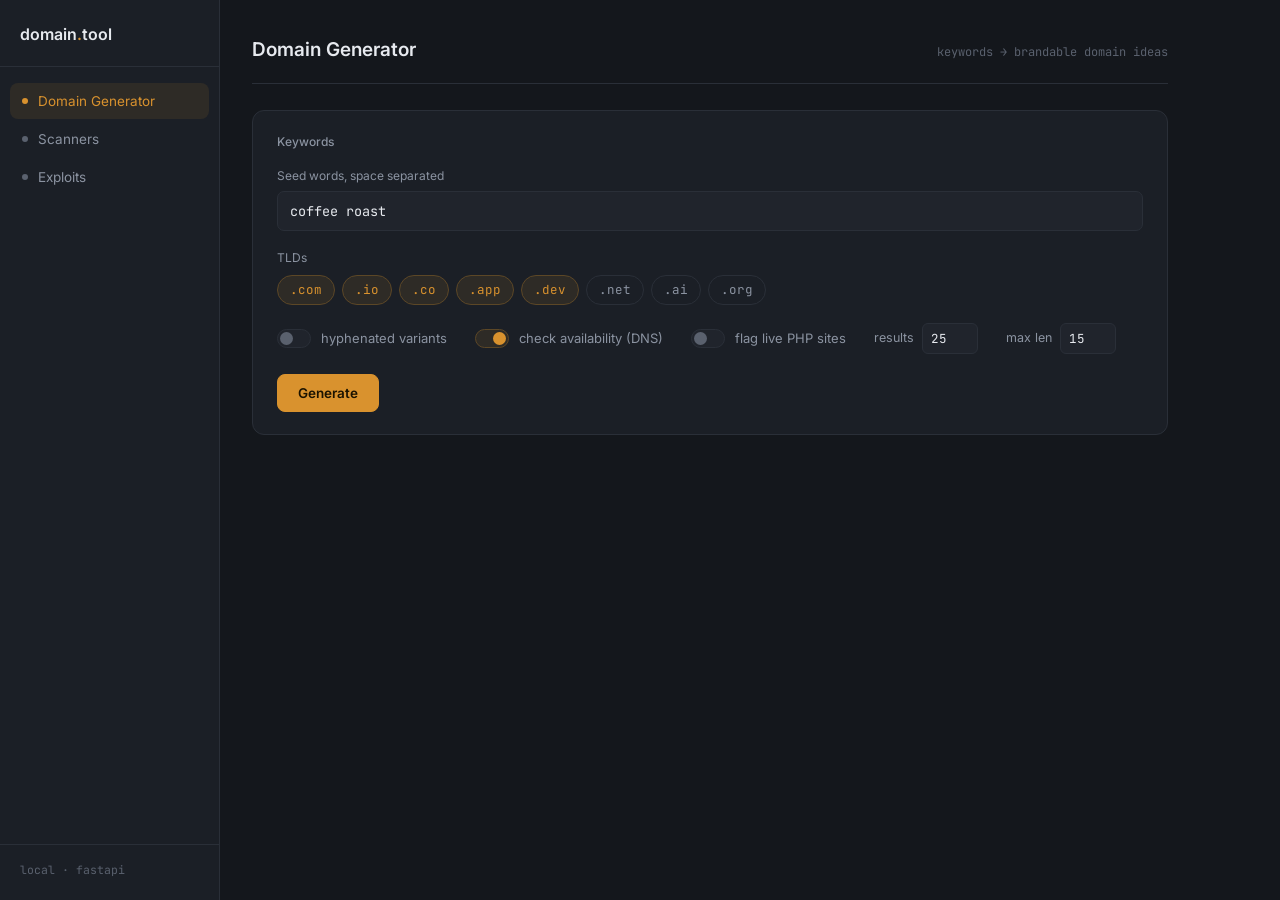
==== static/index.html @ 82ace604 "Fix domain generator DNS, async lifecycle, validation, and UI" ====
<!doctype html>
<html lang="en">
<head>
<meta charset="utf-8">
<meta name="viewport" content="width=device-width, initial-scale=1">
<title>Domain Tool</title>
<link rel="preconnect" href="https://fonts.googleapis.com">
<link href="https://fonts.googleapis.com/css2?family=Inter:wght@400;500;600;700&family=JetBrains+Mono:wght@400;500;600&display=swap" rel="stylesheet">
<link rel="stylesheet" href="/static/css/tokens.css">
<link rel="stylesheet" href="/static/css/base.css">
<link rel="stylesheet" href="/static/css/layout.css">
<link rel="stylesheet" href="/static/css/components.css">
</head>
<body>

<div class="app-shell">
  <aside class="sidebar">
    <div class="brand">domain<span>.</span>tool</div>
    <nav>
      <ul>
        <li><button class="nav-item active" data-view="domain-generator"><span class="dot"></span>Domain Generator</button></li>
        <li><button class="nav-item" data-view="scanners"><span class="dot"></span>Scanners</button></li>
        <li><button class="nav-item" data-view="exploits"><span class="dot"></span>Exploits</button></li>
      </ul>
    </nav>
    <div class="sidebar-foot">local · fastapi</div>
  </aside>

  <main class="main" id="mainView"></main>
</div>

<dt-modal id="resultsModal" title="Results"></dt-modal>

<script type="module" src="/static/js/app.js"></script>
</body>
</html>
---- static/css/tokens.css ----
:root{
  --bg:#14171c; --panel:#1b1f26; --panel-2:#20242c; --line:#2a2f38;
  --ink:#e7eaef; --ink-dim:#8b93a1; --ink-faint:#5a616e;
  --amber:#d9922e; --amber-dim:#5c4726; --amber-bg:rgba(217,146,46,.1);
  --green:#5fae7a; --green-bg:rgba(95,174,122,.12);
  --red:#c4696a; --red-bg:rgba(196,105,106,.12);
  --blue:#6c93c9; --blue-bg:rgba(108,147,201,.12);
  --mono:"JetBrains Mono", ui-monospace, Menlo, Consolas, monospace;
  --sans:"Inter", -apple-system, "Segoe UI", sans-serif;
  --sidebar-w:220px;
  color-scheme: dark;
}
---- static/css/base.css ----
*{box-sizing:border-box;}
html,body{height:100%;}
body{
  margin:0; background:var(--bg); color:var(--ink);
  font-family:var(--sans); font-size:14px; line-height:1.5;
}
h1,h2,h3{margin:0;}
button{font-family:inherit;}
.hint{color:var(--ink-faint); font-size:12px; font-family:var(--mono);}
.panel{background:var(--panel); border:1px solid var(--line); border-radius:12px; padding:22px 24px; margin-bottom:18px;}
.panel h2{font-size:12px; color:var(--ink-dim); margin:0 0 16px; font-weight:500;}
.badge{font-size:10.5px; padding:2px 9px; border-radius:999px; font-family:var(--sans); font-weight:600; white-space:nowrap;}
.badge.free{background:var(--green-bg); color:var(--green);}
.badge.taken{background:var(--red-bg); color:var(--red);}
.badge.soon{background:var(--blue-bg); color:var(--blue);}
---- static/css/layout.css ----
.app-shell{display:flex; min-height:100vh;}

.sidebar{
  width:var(--sidebar-w); flex:none; background:var(--panel);
  border-right:1px solid var(--line); display:flex; flex-direction:column;
  padding:22px 0;
}
.sidebar .brand{
  font-size:16px; font-weight:600; padding:0 20px 20px; margin-bottom:6px;
  border-bottom:1px solid var(--line);
}
.sidebar .brand span{color:var(--amber);}

.sidebar nav ul{list-style:none; margin:10px 0 0; padding:0;}
.sidebar nav li{margin:2px 10px;}
.nav-item{
  width:100%; display:flex; align-items:center; gap:10px; text-align:left;
  background:none; border:none; color:var(--ink-dim); font-size:13.5px;
  padding:10px 12px; border-radius:8px; cursor:pointer;
}
.nav-item .dot{width:6px; height:6px; border-radius:50%; background:var(--ink-faint); flex:none;}
.nav-item:hover{background:var(--panel-2); color:var(--ink);}
.nav-item.active{background:var(--amber-bg); color:var(--amber);}
.nav-item.active .dot{background:var(--amber);}

.sidebar-foot{
  margin-top:auto; padding:16px 20px 0; border-top:1px solid var(--line);
  color:var(--ink-faint); font-size:11.5px; font-family:var(--mono);
}

.main{flex:1; min-width:0; padding:36px 32px 70px; max-width:980px;}

.view-header{
  display:flex; align-items:baseline; justify-content:space-between;
  border-bottom:1px solid var(--line); padding-bottom:18px; margin-bottom:26px;
}
.view-header h1{font-size:19px; font-weight:600;}
.view-header .sub{color:var(--ink-faint); font-size:12px; font-family:var(--mono);}

@media (max-width: 760px){
  .app-shell{flex-direction:column;}
  .sidebar{width:100%; flex-direction:row; overflow-x:auto; padding:14px 10px;}
  .sidebar .brand, .sidebar-foot{display:none;}
  .sidebar nav ul{display:flex; margin:0;}
  .main{padding:24px 18px 50px;}
}
---- static/css/components.css ----
/* ---- buttons ---- */
button.primary{
  font-weight:600; font-size:13.5px; background:var(--amber);
  color:#1b1300; border:1px solid var(--amber); border-radius:8px;
  padding:10px 20px; cursor:pointer;
}
button.primary:hover{filter:brightness(1.07);}
button.primary:disabled{opacity:.45; cursor:not-allowed;}

/* ---- field layout helpers ---- */
.field-row{display:flex; gap:16px; flex-wrap:wrap;}
.field-row > *{flex:1; min-width:200px;}
.opts-row{display:flex; gap:28px; flex-wrap:wrap; margin-top:18px; align-items:center;}
.numfield{display:flex; align-items:center; gap:8px; font-size:12.5px; color:var(--ink-dim);}
.numfield input{
  width:56px; background:var(--panel-2); border:1px solid var(--line); color:var(--ink);
  padding:6px 8px; border-radius:6px; font-family:var(--mono); font-size:12.5px;
}
.actions{display:flex; align-items:center; gap:12px; margin-top:20px;}

/* ---- dt-input ---- */
dt-input{display:block;}
dt-input label{display:block; font-size:12px; color:var(--ink-dim); margin-bottom:6px;}
dt-input input{
  width:100%; background:var(--panel-2); border:1px solid var(--line); color:var(--ink);
  padding:10px 12px; border-radius:7px; font-family:var(--mono); font-size:13.5px; outline:none;
}
dt-input input:focus{border-color:var(--amber-dim); box-shadow:0 0 0 3px var(--amber-bg);}

/* ---- dt-chip-group ---- */
dt-chip-group{display:block;}
dt-chip-group label{display:block; font-size:12px; color:var(--ink-dim); margin-bottom:8px;}
.chip-row{display:flex; flex-wrap:wrap; gap:7px;}
.chip{
  font-family:var(--mono); font-size:12.5px; padding:5px 12px; border:1px solid var(--line);
  border-radius:999px; cursor:pointer; color:var(--ink-dim); background:transparent; user-select:none;
}
.chip.on{border-color:var(--amber-dim); color:var(--amber); background:var(--amber-bg);}

/* ---- dt-toggle ---- */
dt-toggle{display:flex; align-items:center; gap:10px; cursor:pointer;}
.switch{
  width:34px; height:19px; border-radius:999px; background:var(--panel-2); border:1px solid var(--line);
  position:relative; flex:none; transition:background .15s;
}
.switch::after{
  content:""; position:absolute; width:13px; height:13px; border-radius:50%; background:var(--ink-faint);
  top:2px; left:2px; transition:transform .15s, background .15s;
}
dt-toggle[checked] .switch{background:var(--amber-bg); border-color:var(--amber-dim);}
dt-toggle[checked] .switch::after{transform:translateX(15px); background:var(--amber);}
dt-toggle .t-label{font-size:13px; color:var(--ink-dim);}

/* ---- dt-modal ---- */
dialog.dt-modal{
  border:none; border-radius:14px; background:var(--panel); color:var(--ink); padding:0;
  width:min(760px, 92vw); max-height:84vh; margin:auto;
}
dialog.dt-modal::backdrop{background:rgba(8,10,13,.7); backdrop-filter:blur(2px);}
.modal-head{display:flex; align-items:center; justify-content:space-between; padding:18px 22px; border-bottom:1px solid var(--line);}
.modal-head h3{font-size:15px; font-weight:600; display:inline;}
.modal-head .count{font-family:var(--mono); font-size:12px; color:var(--ink-dim); margin-left:10px;}
.modal-close{background:none; border:none; color:var(--ink-dim); font-size:20px; cursor:pointer; line-height:1; padding:4px;}
.modal-close:hover{color:var(--ink);}
.modal-tools{display:flex; gap:10px; align-items:center; padding:14px 22px; border-bottom:1px solid var(--line);}
.modal-tools input{
  flex:1; background:var(--panel-2); border:1px solid var(--line); color:var(--ink);
  padding:7px 10px; border-radius:7px; font-family:var(--mono); font-size:12.5px; outline:none;
}
.modal-tools button{
  font-size:12px; font-weight:600; color:var(--ink-dim); background:transparent;
  border:1px solid var(--line); border-radius:7px; padding:7px 12px; cursor:pointer;
}
.modal-tools button:hover{color:var(--ink); border-color:var(--ink-faint);}
.modal-body{overflow-y:auto; max-height:52vh; padding:6px 0;}
.modal-empty{padding:40px 22px; text-align:center; color:var(--ink-faint); font-size:13px;}
.modal-foot{padding:12px 22px; border-top:1px solid var(--line); font-family:var(--mono); font-size:11.5px; color:var(--ink-faint);}

/* ---- results table ---- */
table{width:100%; border-collapse:collapse; font-family:var(--mono); font-size:13px;}
thead th{
  text-align:left; color:var(--ink-faint); font-weight:500; font-size:11px;
  padding:8px 22px; position:sticky; top:0; background:var(--panel);
}
tbody td{padding:9px 22px; border-top:1px solid #222630;}
tbody tr:hover{background:var(--panel-2);}
.domain-cell{display:flex; align-items:center; gap:9px;}
.copy-btn{
  background:none; border:none; color:var(--ink-faint); cursor:pointer;
  font-size:11px; padding:2px 6px; border-radius:4px; font-family:var(--sans);
}
.copy-btn:hover{color:var(--amber); background:var(--amber-bg);}
.sig{color:var(--ink-faint); font-size:12px;}

/* ---- placeholder "coming soon" cards (Scanners / Exploits views) ---- */
.tool-grid{display:grid; grid-template-columns:repeat(auto-fill, minmax(220px, 1fr)); gap:14px; margin-top:4px;}
.tool-card{
  background:var(--panel-2); border:1px solid var(--line); border-radius:10px;
  padding:16px 18px; opacity:.75;
}
.tool-card h3{font-size:13.5px; font-weight:600; margin-bottom:6px; display:flex; align-items:center; gap:8px;}
.tool-card p{margin:0 0 12px; font-size:12.5px; color:var(--ink-dim);}
.tool-card button{
  font-size:12px; font-weight:600; color:var(--ink-faint); background:transparent;
  border:1px solid var(--line); border-radius:6px; padding:6px 12px; cursor:not-allowed;
}
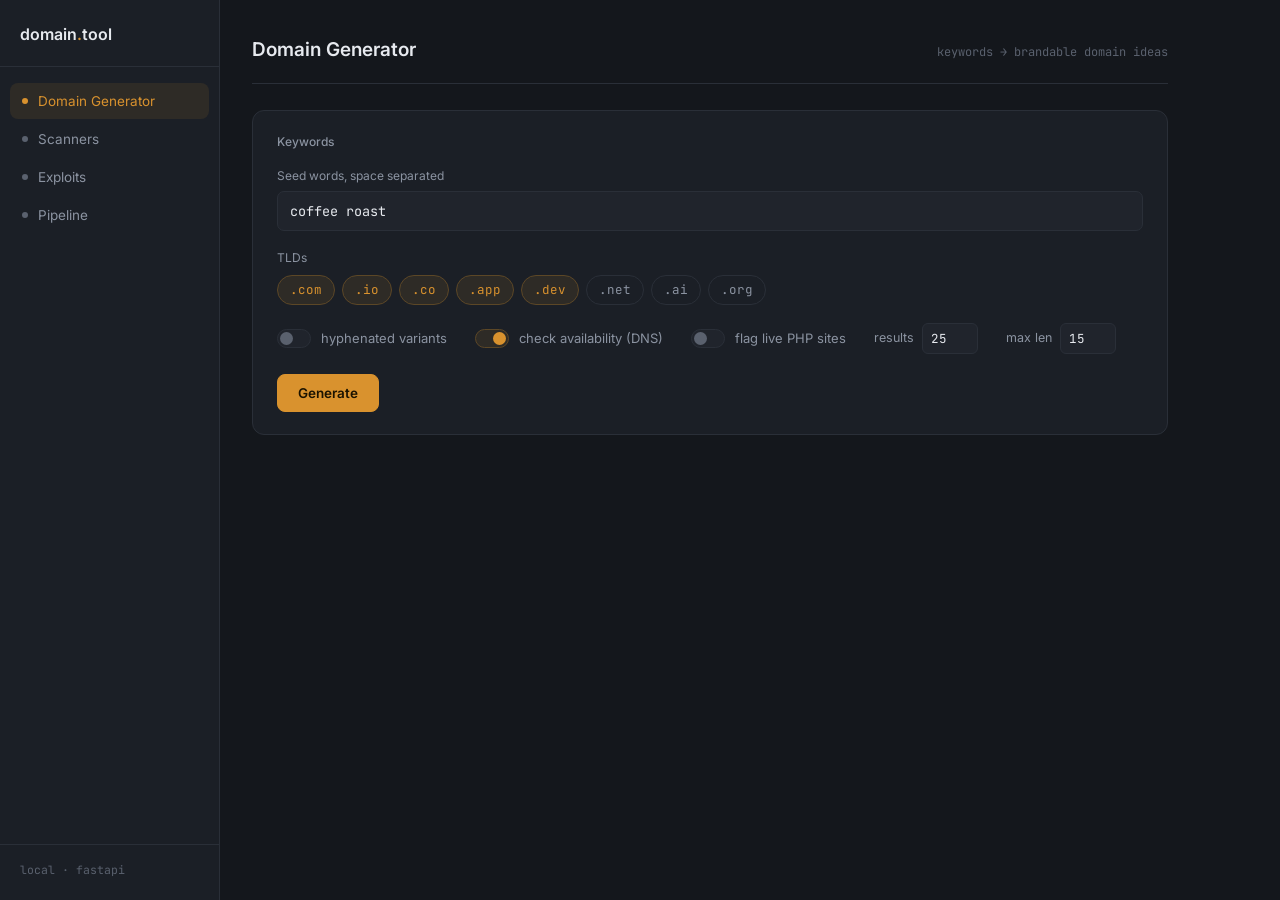
==== commit 1a072dd3: "Enhance php2shell detection and add continuous split-screen Pipeline page" ====
--- a/static/index.html
+++ b/static/index.html
@@ -21,6 +21,7 @@
         <li><button class="nav-item active" data-view="domain-generator"><span class="dot"></span>Domain Generator</button></li>
         <li><button class="nav-item" data-view="scanners"><span class="dot"></span>Scanners</button></li>
         <li><button class="nav-item" data-view="exploits"><span class="dot"></span>Exploits</button></li>
+        <li><button class="nav-item" data-view="pipeline"><span class="dot"></span>Pipeline</button></li>
       </ul>
     </nav>
     <div class="sidebar-foot">local · fastapi</div>
--- a/static/css/components.css
+++ b/static/css/components.css
@@ -1,106 +1,1071 @@
 /* ---- buttons ---- */
-button.primary{
-  font-weight:600; font-size:13.5px; background:var(--amber);
-  color:#1b1300; border:1px solid var(--amber); border-radius:8px;
-  padding:10px 20px; cursor:pointer;
-}
-button.primary:hover{filter:brightness(1.07);}
-button.primary:disabled{opacity:.45; cursor:not-allowed;}
+button.primary {
+  font-weight: 600;
+  font-size: 13.5px;
+  background: var(--amber);
+  color: #1b1300;
+  border: 1px solid var(--amber);
+  border-radius: 8px;
+  padding: 10px 20px;
+  cursor: pointer;
+  transition: filter .15s, transform .1s;
+}
+
+button.primary:hover {
+  filter: brightness(1.1);
+  transform: translateY(-1px);
+}
+
+button.primary:active {
+  transform: translateY(0);
+}
+
+button.primary:disabled {
+  opacity: .45;
+  cursor: not-allowed;
+  transform: none;
+}
 
 /* ---- field layout helpers ---- */
-.field-row{display:flex; gap:16px; flex-wrap:wrap;}
-.field-row > *{flex:1; min-width:200px;}
-.opts-row{display:flex; gap:28px; flex-wrap:wrap; margin-top:18px; align-items:center;}
-.numfield{display:flex; align-items:center; gap:8px; font-size:12.5px; color:var(--ink-dim);}
-.numfield input{
-  width:56px; background:var(--panel-2); border:1px solid var(--line); color:var(--ink);
-  padding:6px 8px; border-radius:6px; font-family:var(--mono); font-size:12.5px;
-}
-.actions{display:flex; align-items:center; gap:12px; margin-top:20px;}
+.field-row {
+  display: flex;
+  gap: 16px;
+  flex-wrap: wrap;
+}
+
+.field-row>* {
+  flex: 1;
+  min-width: 200px;
+}
+
+.opts-row {
+  display: flex;
+  gap: 28px;
+  flex-wrap: wrap;
+  margin-top: 18px;
+  align-items: center;
+}
+
+.numfield {
+  display: flex;
+  align-items: center;
+  gap: 8px;
+  font-size: 12.5px;
+  color: var(--ink-dim);
+}
+
+.numfield input {
+  width: 56px;
+  background: var(--panel-2);
+  border: 1px solid var(--line);
+  color: var(--ink);
+  padding: 6px 8px;
+  border-radius: 6px;
+  font-family: var(--mono);
+  font-size: 12.5px;
+}
+
+.actions {
+  display: flex;
+  align-items: center;
+  gap: 12px;
+  margin-top: 20px;
+}
 
 /* ---- dt-input ---- */
-dt-input{display:block;}
-dt-input label{display:block; font-size:12px; color:var(--ink-dim); margin-bottom:6px;}
-dt-input input{
-  width:100%; background:var(--panel-2); border:1px solid var(--line); color:var(--ink);
-  padding:10px 12px; border-radius:7px; font-family:var(--mono); font-size:13.5px; outline:none;
-}
-dt-input input:focus{border-color:var(--amber-dim); box-shadow:0 0 0 3px var(--amber-bg);}
+dt-input {
+  display: block;
+}
+
+dt-input label {
+  display: block;
+  font-size: 12px;
+  color: var(--ink-dim);
+  margin-bottom: 6px;
+}
+
+dt-input input {
+  width: 100%;
+  background: var(--panel-2);
+  border: 1px solid var(--line);
+  color: var(--ink);
+  padding: 10px 12px;
+  border-radius: 7px;
+  font-family: var(--mono);
+  font-size: 13.5px;
+  outline: none;
+  transition: border-color .15s, box-shadow .15s;
+}
+
+dt-input input:focus {
+  border-color: var(--amber-dim);
+  box-shadow: 0 0 0 3px var(--amber-bg);
+}
 
 /* ---- dt-chip-group ---- */
-dt-chip-group{display:block;}
-dt-chip-group label{display:block; font-size:12px; color:var(--ink-dim); margin-bottom:8px;}
-.chip-row{display:flex; flex-wrap:wrap; gap:7px;}
-.chip{
-  font-family:var(--mono); font-size:12.5px; padding:5px 12px; border:1px solid var(--line);
-  border-radius:999px; cursor:pointer; color:var(--ink-dim); background:transparent; user-select:none;
-}
-.chip.on{border-color:var(--amber-dim); color:var(--amber); background:var(--amber-bg);}
+dt-chip-group {
+  display: block;
+}
+
+dt-chip-group label {
+  display: block;
+  font-size: 12px;
+  color: var(--ink-dim);
+  margin-bottom: 8px;
+}
+
+.chip-row {
+  display: flex;
+  flex-wrap: wrap;
+  gap: 7px;
+}
+
+.chip {
+  font-family: var(--mono);
+  font-size: 12.5px;
+  padding: 5px 12px;
+  border: 1px solid var(--line);
+  border-radius: 999px;
+  cursor: pointer;
+  color: var(--ink-dim);
+  background: transparent;
+  user-select: none;
+  transition: all .15s;
+}
+
+.chip:hover {
+  border-color: var(--ink-faint);
+  color: var(--ink);
+}
+
+.chip.on {
+  border-color: var(--amber-dim);
+  color: var(--amber);
+  background: var(--amber-bg);
+}
 
 /* ---- dt-toggle ---- */
-dt-toggle{display:flex; align-items:center; gap:10px; cursor:pointer;}
-.switch{
-  width:34px; height:19px; border-radius:999px; background:var(--panel-2); border:1px solid var(--line);
-  position:relative; flex:none; transition:background .15s;
-}
-.switch::after{
-  content:""; position:absolute; width:13px; height:13px; border-radius:50%; background:var(--ink-faint);
-  top:2px; left:2px; transition:transform .15s, background .15s;
-}
-dt-toggle[checked] .switch{background:var(--amber-bg); border-color:var(--amber-dim);}
-dt-toggle[checked] .switch::after{transform:translateX(15px); background:var(--amber);}
-dt-toggle .t-label{font-size:13px; color:var(--ink-dim);}
-
-/* ---- dt-modal ---- */
-dialog.dt-modal{
-  border:none; border-radius:14px; background:var(--panel); color:var(--ink); padding:0;
-  width:min(760px, 92vw); max-height:84vh; margin:auto;
-}
-dialog.dt-modal::backdrop{background:rgba(8,10,13,.7); backdrop-filter:blur(2px);}
-.modal-head{display:flex; align-items:center; justify-content:space-between; padding:18px 22px; border-bottom:1px solid var(--line);}
-.modal-head h3{font-size:15px; font-weight:600; display:inline;}
-.modal-head .count{font-family:var(--mono); font-size:12px; color:var(--ink-dim); margin-left:10px;}
-.modal-close{background:none; border:none; color:var(--ink-dim); font-size:20px; cursor:pointer; line-height:1; padding:4px;}
-.modal-close:hover{color:var(--ink);}
-.modal-tools{display:flex; gap:10px; align-items:center; padding:14px 22px; border-bottom:1px solid var(--line);}
-.modal-tools input{
-  flex:1; background:var(--panel-2); border:1px solid var(--line); color:var(--ink);
-  padding:7px 10px; border-radius:7px; font-family:var(--mono); font-size:12.5px; outline:none;
-}
-.modal-tools button{
-  font-size:12px; font-weight:600; color:var(--ink-dim); background:transparent;
-  border:1px solid var(--line); border-radius:7px; padding:7px 12px; cursor:pointer;
-}
-.modal-tools button:hover{color:var(--ink); border-color:var(--ink-faint);}
-.modal-body{overflow-y:auto; max-height:52vh; padding:6px 0;}
-.modal-empty{padding:40px 22px; text-align:center; color:var(--ink-faint); font-size:13px;}
-.modal-foot{padding:12px 22px; border-top:1px solid var(--line); font-family:var(--mono); font-size:11.5px; color:var(--ink-faint);}
+dt-toggle {
+  display: flex;
+  align-items: center;
+  gap: 10px;
+  cursor: pointer;
+}
+
+.switch {
+  width: 34px;
+  height: 19px;
+  border-radius: 999px;
+  background: var(--panel-2);
+  border: 1px solid var(--line);
+  position: relative;
+  flex: none;
+  transition: background .15s;
+}
+
+.switch::after {
+  content: "";
+  position: absolute;
+  width: 13px;
+  height: 13px;
+  border-radius: 50%;
+  background: var(--ink-faint);
+  top: 2px;
+  left: 2px;
+  transition: transform .15s, background .15s;
+}
+
+dt-toggle[checked] .switch {
+  background: var(--amber-bg);
+  border-color: var(--amber-dim);
+}
+
+dt-toggle[checked] .switch::after {
+  transform: translateX(15px);
+  background: var(--amber);
+}
+
+dt-toggle .t-label {
+  font-size: 13px;
+  color: var(--ink-dim);
+}
+
+/* ==================================================================
+   MODAL — premium redesign
+   ================================================================== */
+dialog.dt-modal {
+  border: none;
+  border-radius: 16px;
+  background: var(--panel);
+  color: var(--ink);
+  padding: 0;
+  width: min(880px, 94vw);
+  max-height: 88vh;
+  margin: auto;
+  box-shadow: 0 24px 80px rgba(0, 0, 0, .55), 0 0 0 1px var(--line);
+  animation: modalIn .2s ease-out;
+}
+
+@keyframes modalIn {
+  from {
+    opacity: 0;
+    transform: translateY(12px) scale(.97);
+  }
+
+  to {
+    opacity: 1;
+    transform: none;
+  }
+}
+
+dialog.dt-modal::backdrop {
+  background: rgba(6, 8, 11, .8);
+  backdrop-filter: blur(6px);
+}
+
+/* ---- head ---- */
+.modal-head {
+  display: flex;
+  align-items: center;
+  justify-content: space-between;
+  padding: 18px 24px;
+  border-bottom: 1px solid var(--line);
+}
+
+.modal-head-left {
+  display: flex;
+  align-items: center;
+  gap: 10px;
+}
+
+.modal-head-left h3 {
+  font-size: 15px;
+  font-weight: 700;
+  display: inline;
+  letter-spacing: -.01em;
+}
+
+.modal-counter {
+  font-family: var(--mono);
+  font-size: 11.5px;
+  color: var(--ink-dim);
+  background: var(--panel-2);
+  padding: 2px 8px;
+  border-radius: 6px;
+}
+
+.modal-head-right {
+  display: flex;
+  align-items: center;
+  gap: 14px;
+}
+
+.modal-stats {
+  display: flex;
+  gap: 6px;
+  flex-wrap: wrap;
+}
+
+.stat-pill {
+  font-size: 10px;
+  font-weight: 700;
+  padding: 2px 7px;
+  border-radius: 5px;
+  font-family: var(--mono);
+  letter-spacing: .02em;
+  text-transform: uppercase;
+}
+
+.stat-pill.vuln {
+  background: var(--red-bg);
+  color: var(--red);
+}
+
+.stat-pill.clean {
+  background: var(--green-bg);
+  color: var(--green);
+}
+
+.stat-pill.avail {
+  background: var(--green-bg);
+  color: var(--green);
+}
+
+.stat-pill.taken {
+  background: rgba(255, 255, 255, .06);
+  color: var(--ink-faint);
+}
+
+.stat-pill.err {
+  background: var(--blue-bg);
+  color: var(--blue);
+}
+
+.modal-close {
+  background: var(--panel-2);
+  border: 1px solid var(--line);
+  color: var(--ink-dim);
+  width: 30px;
+  height: 30px;
+  border-radius: 8px;
+  cursor: pointer;
+  display: flex;
+  align-items: center;
+  justify-content: center;
+  transition: all .15s;
+}
+
+.modal-close:hover {
+  color: var(--ink);
+  border-color: var(--ink-faint);
+  background: var(--line);
+}
+
+/* ---- progress bar ---- */
+.modal-progress-wrap {
+  display: flex;
+  align-items: center;
+  gap: 12px;
+  padding: 10px 24px;
+  border-bottom: 1px solid var(--line);
+  background: var(--panel-2);
+}
+
+.modal-progress-bar {
+  flex: 1;
+  height: 4px;
+  background: var(--line);
+  border-radius: 2px;
+  overflow: hidden;
+}
+
+.modal-progress-fill {
+  height: 100%;
+  background: var(--amber);
+  border-radius: 2px;
+  transition: width .3s ease-out;
+  width: 0;
+}
+
+.modal-progress-label {
+  font-family: var(--mono);
+  font-size: 11px;
+  color: var(--ink-dim);
+  white-space: nowrap;
+  min-width: 80px;
+  text-align: right;
+}
+
+/* ---- live log ---- */
+.modal-log-wrap {
+  border-bottom: 1px solid var(--line);
+}
+
+.modal-log-toggle {
+  display: flex;
+  align-items: center;
+  gap: 8px;
+  padding: 8px 24px;
+  font-size: 11.5px;
+  font-weight: 600;
+  color: var(--ink-dim);
+  cursor: pointer;
+  user-select: none;
+  transition: color .15s;
+}
+
+.modal-log-toggle:hover {
+  color: var(--ink);
+}
+
+.modal-log-toggle .log-chevron {
+  transition: transform .2s;
+  flex: none;
+}
+
+.modal-log-toggle.open .log-chevron {
+  transform: rotate(90deg);
+}
+
+.modal-log-count {
+  margin-left: auto;
+  font-weight: 400;
+  font-family: var(--mono);
+  font-size: 10.5px;
+  color: var(--ink-faint);
+}
+
+.modal-log {
+  max-height: 160px;
+  overflow-y: auto;
+  padding: 0 24px 10px;
+  font-family: var(--mono);
+  font-size: 11.5px;
+  line-height: 1.6;
+  color: var(--ink-faint);
+  scroll-behavior: smooth;
+}
+
+.log-line {
+  padding: 1px 0;
+  border-bottom: 1px solid rgba(255, 255, 255, .03);
+  word-break: break-all;
+}
+
+/* ---- toolbar ---- */
+.modal-tools {
+  display: flex;
+  gap: 10px;
+  align-items: center;
+  padding: 12px 24px;
+  border-bottom: 1px solid var(--line);
+  background: var(--panel);
+}
+
+.modal-search-wrap {
+  flex: 1;
+  position: relative;
+}
+
+.modal-search-icon {
+  position: absolute;
+  left: 10px;
+  top: 50%;
+  transform: translateY(-50%);
+  color: var(--ink-faint);
+  pointer-events: none;
+}
+
+.modal-tools input {
+  width: 100%;
+  background: var(--panel-2);
+  border: 1px solid var(--line);
+  color: var(--ink);
+  padding: 8px 10px 8px 32px;
+  border-radius: 8px;
+  font-family: var(--mono);
+  font-size: 12.5px;
+  outline: none;
+  transition: border-color .15s, box-shadow .15s;
+}
+
+.modal-tools input:focus {
+  border-color: var(--amber-dim);
+  box-shadow: 0 0 0 3px var(--amber-bg);
+}
+
+.modal-tools-actions {
+  display: flex;
+  gap: 6px;
+}
+
+.modal-tools-actions button {
+  font-size: 11.5px;
+  font-weight: 600;
+  color: var(--ink-dim);
+  background: var(--panel-2);
+  border: 1px solid var(--line);
+  border-radius: 7px;
+  padding: 6px 10px;
+  cursor: pointer;
+  display: flex;
+  align-items: center;
+  gap: 5px;
+  transition: all .15s;
+  white-space: nowrap;
+}
+
+.modal-tools-actions button:hover {
+  color: var(--ink);
+  border-color: var(--ink-faint);
+}
+
+/* ---- body ---- */
+.modal-body {
+  overflow-y: auto;
+  max-height: 52vh;
+  padding: 0;
+  scroll-behavior: smooth;
+}
+
+.modal-empty {
+  padding: 48px 24px;
+  text-align: center;
+  color: var(--ink-faint);
+  font-size: 13px;
+  display: flex;
+  flex-direction: column;
+  align-items: center;
+  gap: 14px;
+}
+
+/* spinner */
+.modal-spinner {
+  width: 28px;
+  height: 28px;
+  border: 2.5px solid var(--line);
+  border-top-color: var(--amber);
+  border-radius: 50%;
+  animation: spin .8s linear infinite;
+}
+
+@keyframes spin {
+  to {
+    transform: rotate(360deg);
+  }
+}
 
 /* ---- results table ---- */
-table{width:100%; border-collapse:collapse; font-family:var(--mono); font-size:13px;}
-thead th{
-  text-align:left; color:var(--ink-faint); font-weight:500; font-size:11px;
-  padding:8px 22px; position:sticky; top:0; background:var(--panel);
-}
-tbody td{padding:9px 22px; border-top:1px solid #222630;}
-tbody tr:hover{background:var(--panel-2);}
-.domain-cell{display:flex; align-items:center; gap:9px;}
-.copy-btn{
-  background:none; border:none; color:var(--ink-faint); cursor:pointer;
-  font-size:11px; padding:2px 6px; border-radius:4px; font-family:var(--sans);
-}
-.copy-btn:hover{color:var(--amber); background:var(--amber-bg);}
-.sig{color:var(--ink-faint); font-size:12px;}
-
-/* ---- placeholder "coming soon" cards (Scanners / Exploits views) ---- */
-.tool-grid{display:grid; grid-template-columns:repeat(auto-fill, minmax(220px, 1fr)); gap:14px; margin-top:4px;}
-.tool-card{
-  background:var(--panel-2); border:1px solid var(--line); border-radius:10px;
-  padding:16px 18px; opacity:.75;
-}
-.tool-card h3{font-size:13.5px; font-weight:600; margin-bottom:6px; display:flex; align-items:center; gap:8px;}
-.tool-card p{margin:0 0 12px; font-size:12.5px; color:var(--ink-dim);}
-.tool-card button{
-  font-size:12px; font-weight:600; color:var(--ink-faint); background:transparent;
-  border:1px solid var(--line); border-radius:6px; padding:6px 12px; cursor:not-allowed;
-}
+table {
+  width: 100%;
+  border-collapse: collapse;
+  font-family: var(--mono);
+  font-size: 13px;
+}
+
+thead th {
+  text-align: left;
+  color: var(--ink-faint);
+  font-weight: 600;
+  font-size: 10.5px;
+  padding: 10px 24px;
+  position: sticky;
+  top: 0;
+  background: var(--panel);
+  border-bottom: 1px solid var(--line);
+  text-transform: uppercase;
+  letter-spacing: .04em;
+  z-index: 1;
+}
+
+tbody td {
+  padding: 10px 24px;
+  border-top: 1px solid rgba(255, 255, 255, .04);
+}
+
+.modal-result-row {
+  animation: rowIn .25s ease-out;
+}
+
+@keyframes rowIn {
+  from {
+    opacity: 0;
+    transform: translateX(-6px);
+  }
+
+  to {
+    opacity: 1;
+    transform: none;
+  }
+}
+
+tbody tr:hover {
+  background: var(--panel-2);
+}
+
+.domain-cell {
+  display: flex;
+  align-items: center;
+  gap: 9px;
+}
+
+.domain-name {
+  overflow: hidden;
+  text-overflow: ellipsis;
+  white-space: nowrap;
+  max-width: 280px;
+}
+
+.copy-btn {
+  background: none;
+  border: none;
+  color: var(--ink-faint);
+  cursor: pointer;
+  font-size: 10.5px;
+  padding: 2px 7px;
+  border-radius: 4px;
+  font-family: var(--sans);
+  transition: all .12s;
+  opacity: 0;
+}
+
+tbody tr:hover .copy-btn {
+  opacity: 1;
+}
+
+.copy-btn:hover {
+  color: var(--amber);
+  background: var(--amber-bg);
+}
+
+.sig {
+  color: var(--ink-faint);
+  font-size: 12px;
+  max-width: 260px;
+  overflow: hidden;
+  text-overflow: ellipsis;
+  white-space: nowrap;
+}
+
+.sig {
+  color: var(--ink-faint);
+  font-size: 12px;
+  word-break: break-word;
+  white-space: normal;
+  line-height: 1.4;
+}
+
+/* ---- footer ---- */
+.modal-foot {
+  display: flex;
+  align-items: center;
+  justify-content: space-between;
+  padding: 12px 24px;
+  border-top: 1px solid var(--line);
+  font-family: var(--mono);
+  font-size: 11px;
+  color: var(--ink-faint);
+}
+
+.modal-elapsed {
+  font-variant-numeric: tabular-nums;
+}
+
+/* ---- scanner / tool cards ---- */
+.tool-grid {
+  display: grid;
+  grid-template-columns: repeat(auto-fill, minmax(260px, 1fr));
+  gap: 14px;
+  margin-top: 4px;
+}
+
+.tool-card {
+  background: var(--panel-2);
+  border: 1px solid var(--line);
+  border-radius: 10px;
+  padding: 16px 18px;
+  opacity: .75;
+  display: flex;
+  flex-direction: column;
+  justify-content: space-between;
+  transition: all .2s;
+}
+
+.tool-card.ready {
+  opacity: 1;
+  cursor: pointer;
+}
+
+.tool-card.ready:hover {
+  border-color: var(--ink-faint);
+  transform: translateY(-1px);
+  box-shadow: 0 4px 12px rgba(0, 0, 0, .2);
+}
+
+.tool-card.selected {
+  border-color: var(--amber-dim);
+  box-shadow: 0 0 0 2px var(--amber-bg);
+}
+
+.tool-card h3 {
+  font-size: 13.5px;
+  font-weight: 600;
+  margin-bottom: 6px;
+  display: flex;
+  align-items: center;
+  gap: 8px;
+  flex-wrap: wrap;
+}
+
+.tool-card p {
+  margin: 0 0 12px;
+  font-size: 12.5px;
+  color: var(--ink-dim);
+  line-height: 1.5;
+}
+
+.tool-card button {
+  font-size: 12px;
+  font-weight: 600;
+  color: var(--ink-faint);
+  background: transparent;
+  border: 1px solid var(--line);
+  border-radius: 6px;
+  padding: 6px 12px;
+  cursor: not-allowed;
+  align-self: flex-start;
+  transition: all .15s;
+}
+
+.tool-card.ready button {
+  color: var(--ink);
+  cursor: pointer;
+}
+
+.tool-card.ready button:hover {
+  border-color: var(--ink-dim);
+}
+
+.tool-card.ready.selected button {
+  border-color: var(--amber-dim);
+  color: var(--amber);
+  background: var(--amber-bg);
+}
+
+textarea.dt-textarea {
+  width: 100%;
+  min-height: 92px;
+  resize: vertical;
+  background: var(--panel-2);
+  border: 1px solid var(--line);
+  color: var(--ink);
+  padding: 10px 12px;
+  border-radius: 7px;
+  font-family: var(--mono);
+  font-size: 13px;
+  outline: none;
+  transition: border-color .15s, box-shadow .15s;
+}
+
+textarea.dt-textarea:focus {
+  border-color: var(--amber-dim);
+  box-shadow: 0 0 0 3px var(--amber-bg);
+}
+
+select.dt-select {
+  background: var(--panel-2);
+  border: 1px solid var(--line);
+  color: var(--ink);
+  padding: 6px 10px;
+  border-radius: 6px;
+  font-family: var(--mono);
+  font-size: 12.5px;
+}
+
+/* ---- evidence drawer, send button, file upload, history ---- */
+.modal-send-btn {
+  border-color: var(--amber-dim) !important;
+  color: var(--amber) !important;
+  background: var(--amber-bg) !important;
+}
+.evidence-btn {
+  background: var(--panel-2);
+  border: 1px solid var(--line);
+  color: var(--ink-dim);
+  font-size: 10.5px;
+  padding: 2px 7px;
+  border-radius: 4px;
+  cursor: pointer;
+  font-family: var(--sans);
+}
+.evidence-btn:hover { color: var(--ink); border-color: var(--ink-faint); }
+.evidence-row td { padding: 0 24px 12px !important; border-top: none !important; background: var(--bg); }
+.evidence-box {
+  background: var(--panel-2);
+  border: 1px solid var(--line);
+  border-radius: 8px;
+  padding: 10px 12px;
+  display: flex;
+  flex-direction: column;
+  gap: 8px;
+}
+.evidence-meta { font-family: var(--mono); font-size: 11px; color: var(--amber); }
+.evidence-box pre {
+  margin: 0;
+  font-family: var(--mono);
+  font-size: 11px;
+  line-height: 1.45;
+  color: var(--ink-dim);
+  white-space: pre-wrap;
+  word-break: break-all;
+  max-height: 160px;
+  overflow-y: auto;
+  background: var(--bg);
+  padding: 8px;
+  border-radius: 6px;
+  border: 1px solid var(--line);
+}
+.target-label-row { display: flex; align-items: center; justify-content: space-between; margin-bottom: 6px; }
+.file-upload-btn {
+  font-size: 11.5px;
+  color: var(--ink-dim);
+  background: var(--panel-2);
+  border: 1px solid var(--line);
+  border-radius: 6px;
+  padding: 4px 10px;
+  cursor: pointer;
+}
+.file-upload-btn:hover { color: var(--ink); border-color: var(--ink-faint); }
+.history-list { display: flex; flex-direction: column; gap: 8px; }
+.history-item {
+  display: flex;
+  align-items: center;
+  justify-content: space-between;
+  gap: 12px;
+  padding: 10px 14px;
+  background: var(--panel-2);
+  border: 1px solid var(--line);
+  border-radius: 8px;
+  cursor: pointer;
+  transition: border-color .15s;
+}
+.history-item:hover { border-color: var(--ink-faint); }
+.history-meta { font-family: var(--mono); font-size: 12px; color: var(--ink-dim); }
+
+/* ==================================================================
+   PIPELINE
+   ================================================================== */
+
+/* ---- stats bar ---- */
+.pipeline-stats-bar {
+  display: flex;
+  gap: 10px;
+  margin-top: 16px;
+  flex-wrap: wrap;
+}
+
+.pipeline-stat {
+  flex: 1;
+  min-width: 100px;
+  background: var(--panel);
+  border: 1px solid var(--line);
+  border-radius: 10px;
+  padding: 12px 16px;
+  text-align: center;
+}
+
+.pipeline-stat-value {
+  display: block;
+  font-family: var(--mono);
+  font-size: 22px;
+  font-weight: 700;
+  color: var(--ink);
+  line-height: 1.2;
+  font-variant-numeric: tabular-nums;
+}
+
+.pipeline-stat-value.php   { color: var(--amber); }
+.pipeline-stat-value.vuln  { color: var(--red); }
+.pipeline-stat-value.clean { color: var(--green); }
+
+.pipeline-stat-label {
+  display: block;
+  font-size: 10.5px;
+  color: var(--ink-faint);
+  text-transform: uppercase;
+  letter-spacing: .04em;
+  margin-top: 4px;
+}
+
+/* ---- split-screen ---- */
+.pipeline-split {
+  display: flex;
+  gap: 14px;
+  margin-top: 14px;
+  min-height: 55vh;
+}
+
+.pipeline-pane {
+  flex: 1;
+  display: flex;
+  flex-direction: column;
+  background: var(--panel);
+  border: 1px solid var(--line);
+  border-radius: 12px;
+  overflow: hidden;
+  min-width: 0;
+}
+
+.pipeline-pane-head {
+  display: flex;
+  align-items: center;
+  justify-content: space-between;
+  padding: 12px 16px;
+  border-bottom: 1px solid var(--line);
+  background: var(--panel-2);
+}
+
+.pipeline-pane-title {
+  font-size: 13px;
+  font-weight: 600;
+  display: flex;
+  align-items: center;
+  gap: 8px;
+}
+
+.pipeline-pane-icon {
+  font-size: 15px;
+}
+
+.pipeline-pane-count {
+  font-family: var(--mono);
+  font-size: 11px;
+  color: var(--ink-dim);
+  background: var(--bg);
+  padding: 2px 8px;
+  border-radius: 6px;
+}
+
+.pipeline-feed {
+  flex: 1;
+  overflow-y: auto;
+  padding: 6px 0;
+  scroll-behavior: smooth;
+}
+
+/* ---- pipeline rows ---- */
+.pipeline-row {
+  display: flex;
+  align-items: center;
+  gap: 10px;
+  padding: 7px 16px;
+  font-family: var(--mono);
+  font-size: 12.5px;
+  border-left: 3px solid transparent;
+  animation: pipeRowIn .25s ease-out;
+  transition: background .15s;
+}
+
+.pipeline-row:hover {
+  background: var(--panel-2);
+}
+
+.pipeline-row .domain {
+  flex: 1;
+  min-width: 0;
+  overflow: hidden;
+  text-overflow: ellipsis;
+  white-space: nowrap;
+  color: var(--ink);
+}
+
+.pipeline-row .signal {
+  flex: 1;
+  min-width: 0;
+  overflow: hidden;
+  text-overflow: ellipsis;
+  white-space: nowrap;
+  font-size: 11.5px;
+  color: var(--ink-dim);
+}
+
+/* row variants */
+.pipeline-row.php-found {
+  border-left-color: var(--amber);
+  background: rgba(217, 146, 46, .06);
+  animation: pipeRowIn .25s ease-out, phpGlow 1.5s ease-in-out;
+}
+
+.pipeline-row.queued {
+  border-left-color: var(--blue);
+}
+
+.pipeline-row.scanning {
+  border-left-color: var(--blue);
+  animation: scanPulse 1.2s ease-in-out infinite;
+}
+
+.pipeline-row.vulnerable {
+  border-left-color: var(--red);
+  background: rgba(196, 105, 106, .08);
+}
+
+.pipeline-row.clean {
+  border-left-color: var(--green);
+}
+
+.pipeline-row.error {
+  border-left-color: var(--ink-faint);
+  opacity: .6;
+}
+
+/* ---- badges ---- */
+.pipe-badge {
+  flex: none;
+  font-size: 9.5px;
+  font-weight: 700;
+  padding: 2px 7px;
+  border-radius: 5px;
+  letter-spacing: .04em;
+  text-transform: uppercase;
+  font-family: var(--mono);
+}
+
+.pipe-badge.php      { background: var(--amber-bg); color: var(--amber); }
+.pipe-badge.queued   { background: var(--blue-bg);  color: var(--blue);  }
+.pipe-badge.scanning { background: var(--blue-bg);  color: var(--blue);  }
+.pipe-badge.vuln     { background: var(--red-bg);   color: var(--red);   }
+.pipe-badge.clean    { background: var(--green-bg);  color: var(--green); }
+.pipe-badge.error    { background: rgba(255,255,255,.06); color: var(--ink-faint); }
+
+/* ---- phase indicator ---- */
+.pipeline-phase {
+  display: inline-flex;
+  align-items: center;
+  gap: 8px;
+  font-size: 12px;
+  font-weight: 600;
+  color: var(--amber);
+  font-family: var(--mono);
+}
+
+.dot-pulse {
+  width: 8px;
+  height: 8px;
+  border-radius: 50%;
+  background: var(--amber);
+  animation: dotPulse 1s ease-in-out infinite;
+}
+
+/* ---- stop button ---- */
+.pipe-stop-btn {
+  background: var(--red) !important;
+  border-color: var(--red) !important;
+  color: #fff !important;
+}
+
+.pipe-stop-btn:hover {
+  filter: brightness(1.15);
+}
+
+/* ---- empty state ---- */
+.pipeline-empty {
+  display: flex;
+  flex-direction: column;
+  align-items: center;
+  justify-content: center;
+  gap: 12px;
+  padding: 48px 24px;
+  color: var(--ink-faint);
+  font-size: 13px;
+  text-align: center;
+}
+
+/* ---- hint ---- */
+.hint {
+  font-size: 12px;
+  color: var(--ink-dim);
+  font-family: var(--mono);
+}
+
+/* ---- animations ---- */
+@keyframes pipeRowIn {
+  from { opacity: 0; transform: translateX(-8px); }
+  to   { opacity: 1; transform: none; }
+}
+
+@keyframes scanPulse {
+  0%, 100% { background: transparent; }
+  50%      { background: rgba(108, 147, 201, .08); }
+}
+
+@keyframes phpGlow {
+  0%   { box-shadow: inset 0 0 0 rgba(217, 146, 46, 0); }
+  40%  { box-shadow: inset 0 0 12px rgba(217, 146, 46, .15); }
+  100% { box-shadow: inset 0 0 0 rgba(217, 146, 46, 0); }
+}
+
+@keyframes dotPulse {
+  0%, 100% { opacity: .4; transform: scale(.8); }
+  50%      { opacity: 1;  transform: scale(1.1); }
+}
